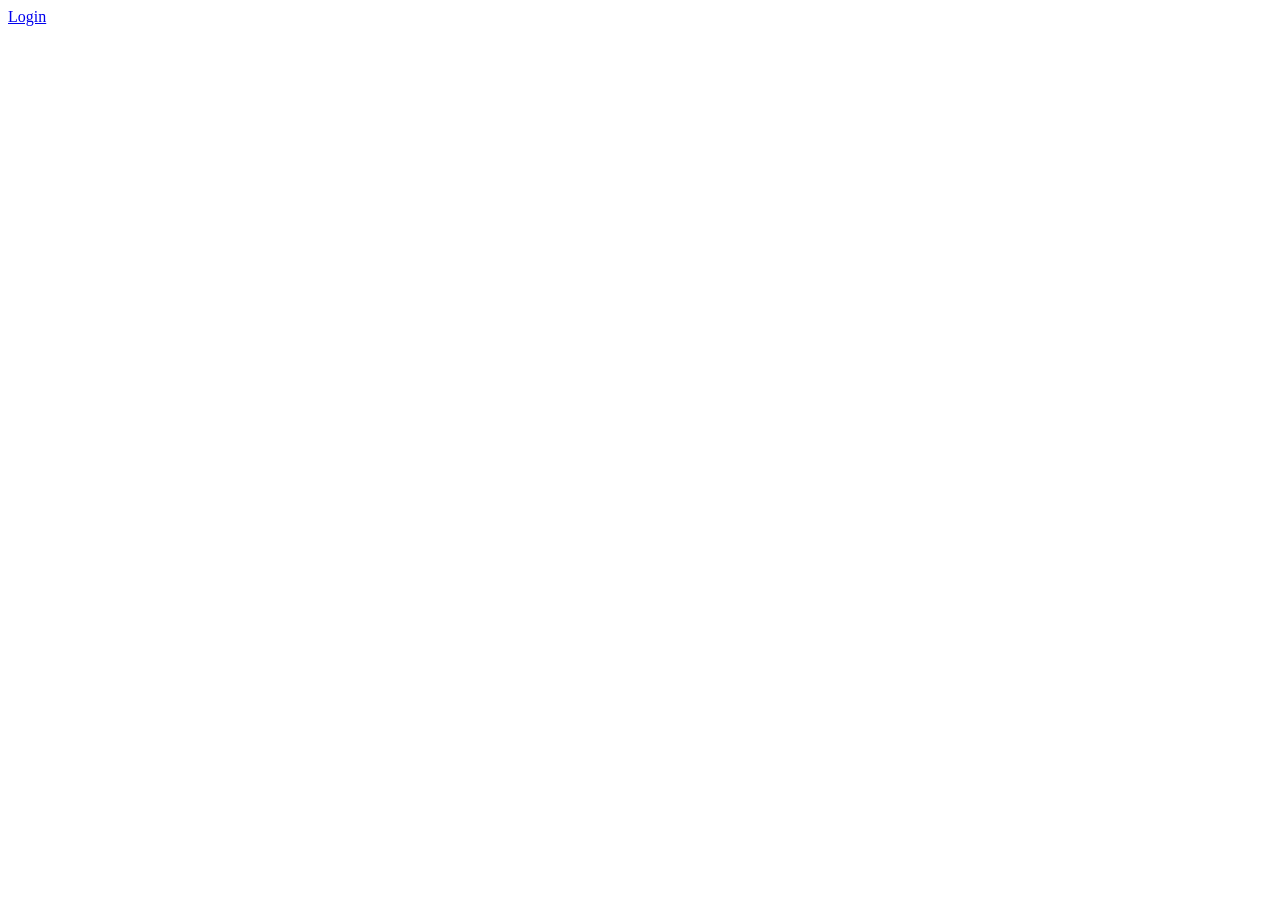
==== index.html @ 8b3c1095 "Add files via upload" ====
<!DOCTYPE html>
<html lang="en">

<head>
    <meta charset="UTF-8">
    <meta name="viewport" content="width=device-width, initial-scale=1.0">
    <title>Smart Village VCCES</title>
</head>

<body>
    <a href="frontend/login/login.html">Login</a>
</body>

</html>
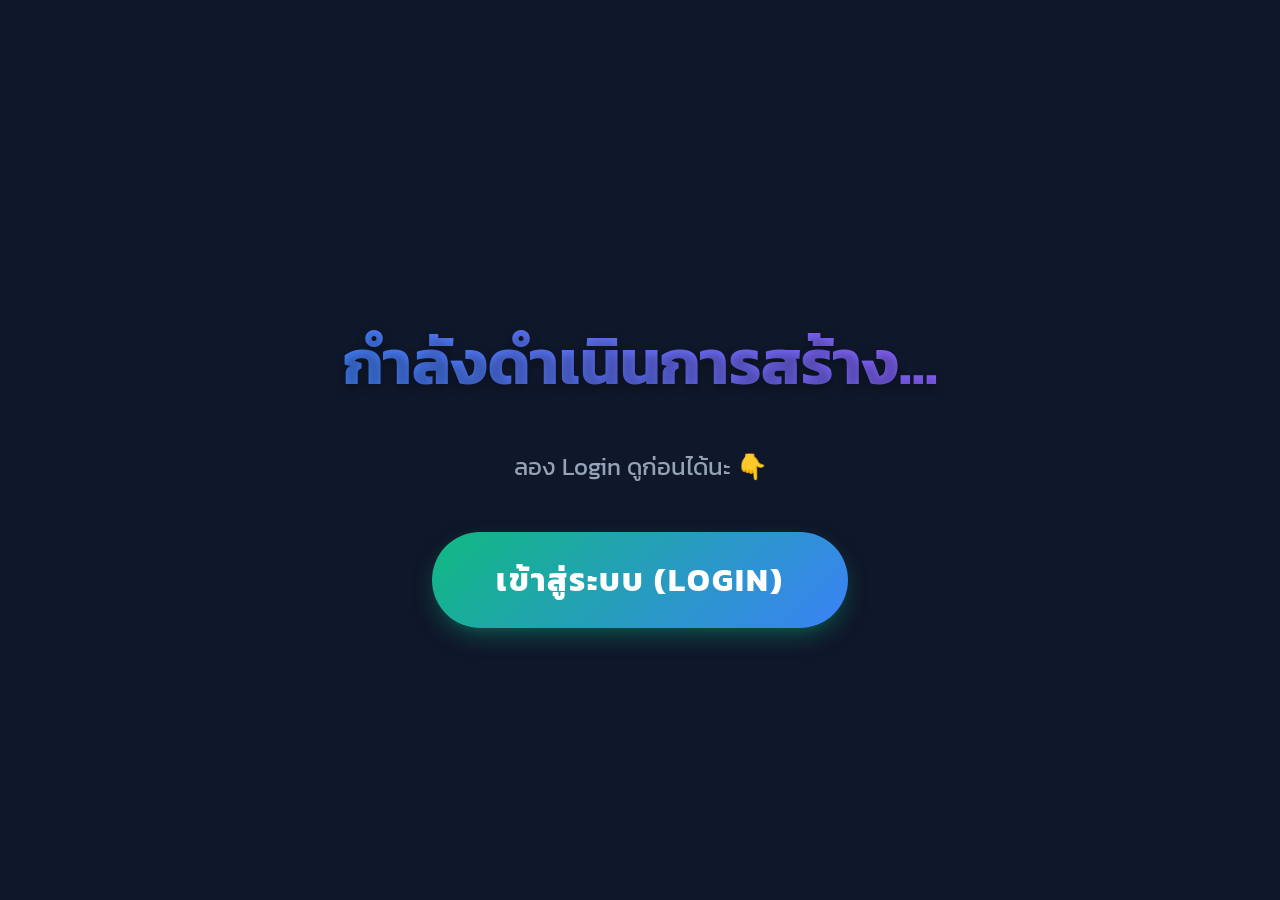
==== commit bf587088: "feat: update homepage UI with responsive styling and enhanced login button navigation" ====
--- a/index.html
+++ b/index.html
@@ -5,10 +5,68 @@
     <meta charset="UTF-8">
     <meta name="viewport" content="width=device-width, initial-scale=1.0">
     <title>Smart Village VCCES</title>
+    <style>
+        @import url('https://fonts.googleapis.com/css2?family=Kanit:wght@300;500;700&display=swap');
+        
+        body {
+            margin: 0;
+            padding: 0;
+            min-height: 100vh;
+            display: flex;
+            flex-direction: column;
+            justify-content: center;
+            align-items: center;
+            background-color: #0f172a;
+            color: #f8fafc;
+            font-family: 'Kanit', sans-serif;
+            text-align: center;
+        }
+
+        h1 {
+            font-size: 4rem;
+            margin-bottom: 1rem;
+            background: -webkit-linear-gradient(45deg, #3b82f6, #8b5cf6);
+            -webkit-background-clip: text;
+            -webkit-text-fill-color: transparent;
+            text-shadow: 0px 4px 10px rgba(0, 0, 0, 0.3);
+        }
+
+        p {
+            font-size: 1.5rem;
+            margin-bottom: 3rem;
+            color: #94a3b8;
+        }
+
+        .login-btn {
+            display: inline-block;
+            padding: 1.5rem 4rem;
+            font-size: 2rem;
+            font-weight: 700;
+            color: white;
+            text-decoration: none;
+            background: linear-gradient(135deg, #10b981 0%, #3b82f6 100%);
+            border-radius: 9999px;
+            box-shadow: 0 10px 25px -5px rgba(16, 185, 129, 0.4), 0 8px 10px -6px rgba(16, 185, 129, 0.1);
+            transition: all 0.3s ease;
+            text-transform: uppercase;
+            letter-spacing: 2px;
+        }
+
+        .login-btn:hover {
+            transform: translateY(-5px) scale(1.05);
+            box-shadow: 0 20px 25px -5px rgba(16, 185, 129, 0.5), 0 10px 10px -5px rgba(16, 185, 129, 0.2);
+        }
+
+        .login-btn:active {
+            transform: translateY(2px) scale(0.95);
+        }
+    </style>
 </head>
 
 <body>
-    <a href="frontend/login/login.html">Login</a>
+    <h1>กำลังดำเนินการสร้าง...</h1>
+    <p>ลอง Login ดูก่อนได้นะ 👇</p>
+    <a href="frontend/login/login.html" class="login-btn">เข้าสู่ระบบ (Login)</a>
 </body>
 
 </html>
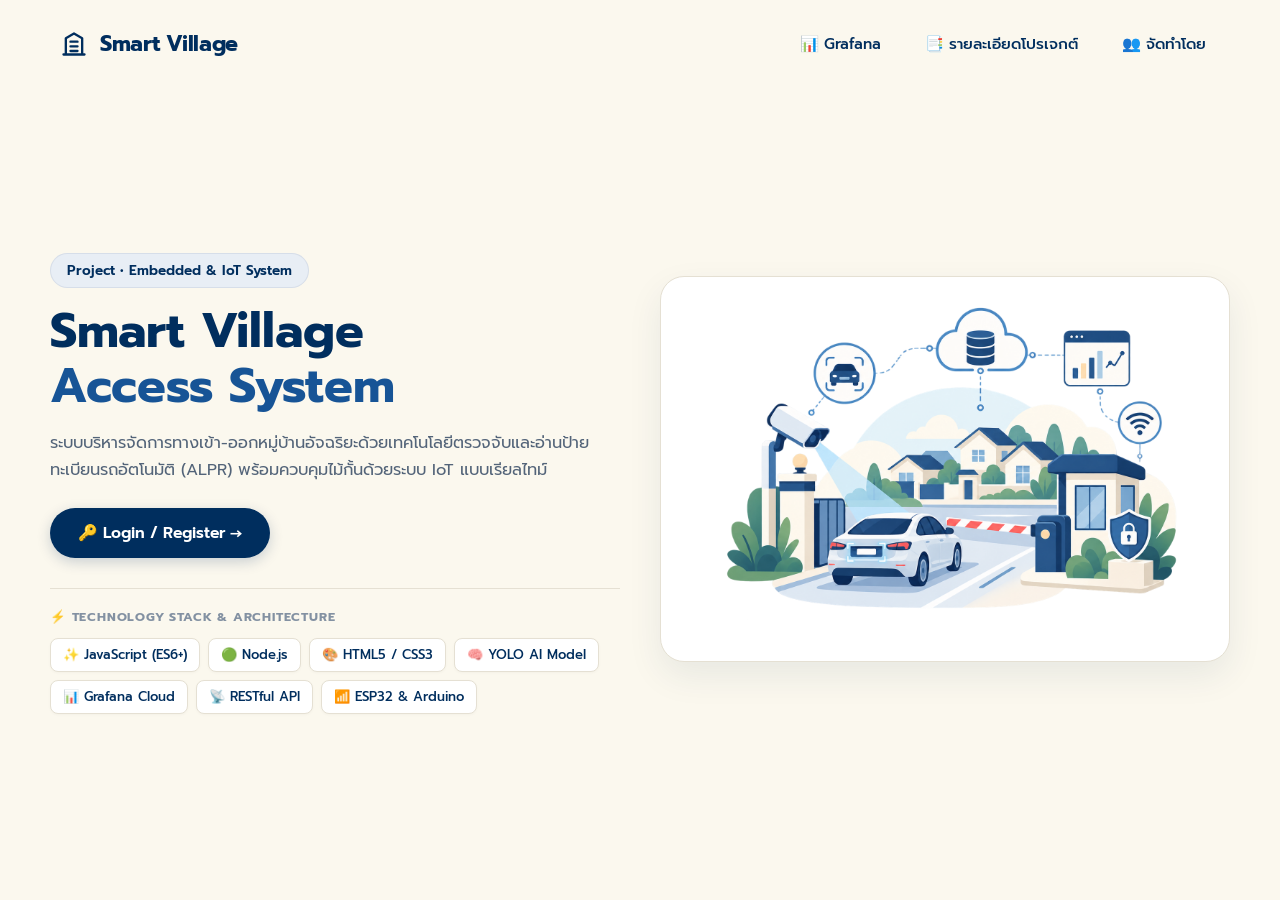
==== commit 64eb17ee: "feat: implement landing page layout with custom CSS and hero graphic visualization" ====
--- a/index.html
+++ b/index.html
@@ -1,72 +1,209 @@
-<!DOCTYPE html>
-<html lang="en">
-
-<head>
-    <meta charset="UTF-8">
-    <meta name="viewport" content="width=device-width, initial-scale=1.0">
-    <title>Smart Village VCCES</title>
-    <style>
-        @import url('https://fonts.googleapis.com/css2?family=Kanit:wght@300;500;700&display=swap');
-        
-        body {
-            margin: 0;
-            padding: 0;
-            min-height: 100vh;
-            display: flex;
-            flex-direction: column;
-            justify-content: center;
-            align-items: center;
-            background-color: #0f172a;
-            color: #f8fafc;
-            font-family: 'Kanit', sans-serif;
-            text-align: center;
-        }
-
-        h1 {
-            font-size: 4rem;
-            margin-bottom: 1rem;
-            background: -webkit-linear-gradient(45deg, #3b82f6, #8b5cf6);
-            -webkit-background-clip: text;
-            -webkit-text-fill-color: transparent;
-            text-shadow: 0px 4px 10px rgba(0, 0, 0, 0.3);
-        }
-
-        p {
-            font-size: 1.5rem;
-            margin-bottom: 3rem;
-            color: #94a3b8;
-        }
-
-        .login-btn {
-            display: inline-block;
-            padding: 1.5rem 4rem;
-            font-size: 2rem;
-            font-weight: 700;
-            color: white;
-            text-decoration: none;
-            background: linear-gradient(135deg, #10b981 0%, #3b82f6 100%);
-            border-radius: 9999px;
-            box-shadow: 0 10px 25px -5px rgba(16, 185, 129, 0.4), 0 8px 10px -6px rgba(16, 185, 129, 0.1);
-            transition: all 0.3s ease;
-            text-transform: uppercase;
-            letter-spacing: 2px;
-        }
-
-        .login-btn:hover {
-            transform: translateY(-5px) scale(1.05);
-            box-shadow: 0 20px 25px -5px rgba(16, 185, 129, 0.5), 0 10px 10px -5px rgba(16, 185, 129, 0.2);
-        }
-
-        .login-btn:active {
-            transform: translateY(2px) scale(0.95);
-        }
-    </style>
-</head>
-
-<body>
-    <h1>กำลังดำเนินการสร้าง...</h1>
-    <p>ลอง Login ดูก่อนได้นะ 👇</p>
-    <a href="frontend/login/login.html" class="login-btn">เข้าสู่ระบบ (Login)</a>
-</body>
-
+<!DOCTYPE html>
+<html lang="th">
+
+<head>
+    <meta charset="UTF-8">
+    <meta name="viewport" content="width=device-width, initial-scale=1.0">
+    <title>Smart Village Access System</title>
+    <link rel="stylesheet" href="style.css">
+    <link href="https://fonts.googleapis.com/css2?family=Prompt:wght@300;400;500;600;700&display=swap" rel="stylesheet">
+</head>
+
+<body class="home-landing-body">
+
+    <!-- Header Navigation Bar -->
+    <header class="landing-header">
+        <div class="brand-logo">
+            <svg class="minimal-icon" viewBox="0 0 24 24" fill="none" stroke="#002e5e" stroke-width="2"
+                stroke-linecap="round" stroke-linejoin="round">
+                <path d="M3 21h18M5 21V7l7-4 7 4v14M9 10h6M9 14h6M9 18h6" />
+            </svg>
+            <span class="brand-text">Smart Village</span>
+        </div>
+
+        <nav class="landing-nav">
+            <a href="https://your-grafana-link.com" target="_blank" class="nav-item">📊 Grafana</a>
+            <button type="button" class="nav-btn" id="btnOpenAbout">📑 รายละเอียดโปรเจกต์</button>
+            <button type="button" class="nav-btn" id="btnOpenTeam">👥 จัดทำโดย</button>
+        </nav>
+    </header>
+
+    <!-- Main Content Section -->
+    <main class="hero-section">
+        <div class="hero-content">
+            <div class="project-pill">
+                Project • Embedded & IoT System
+            </div>
+
+            <h1 class="hero-title">
+                Smart Village<br>
+                <span class="highlight-text">Access System</span>
+            </h1>
+
+            <p class="hero-desc">
+                ระบบบริหารจัดการทางเข้า-ออกหมู่บ้านอัจฉริยะด้วยเทคโนโลยีตรวจจับและอ่านป้ายทะเบียนรถอัตโนมัติ (ALPR)
+                พร้อมควบคุมไม้กั้นด้วยระบบ IoT แบบเรียลไทม์
+            </p>
+
+            <div class="action-wrap">
+                <!-- ========================================================= -->
+                <!-- 🚩 จุดเชื่อมต่อระบบล็อกอินกลางของเพื่อน (Central Login URL)  -->
+                <!-- ให้เพื่อนใส่ Path หน้า Login กลางลงใน href นี้ได้เลย เช่น:   -->
+                <!-- href="login/login.html" หรือ href="../auth/login.html"     -->
+                <!-- ========================================================= -->
+                <a href="login/login.html" class="btn-portal-entry" id="btnLoginRedirect">
+                    🔑 Login / Register →
+                </a>
+            </div>
+
+            <!-- Technology Stack -->
+            <div class="tech-section">
+                <div class="tech-label">⚡ TECHNOLOGY STACK & ARCHITECTURE</div>
+                <div class="tech-badges">
+                    <span class="tech-chip">✨ JavaScript (ES6+)</span>
+                    <span class="tech-chip">🟢 Node.js</span>
+                    <span class="tech-chip">🎨 HTML5 / CSS3</span>
+                    <span class="tech-chip">🧠 YOLO AI Model</span>
+                    <span class="tech-chip">📊 Grafana Cloud</span>
+                    <span class="tech-chip">📡 RESTful API</span>
+                    <span class="tech-chip">📶 ESP32 & Arduino</span>
+                </div>
+            </div>
+        </div>
+
+        <div class="hero-graphic">
+            <div class="diagram-surface">
+                <img src="image_home.png" alt="Smart Village Architecture">
+            </div>
+        </div>
+    </main>
+
+    <!-- Modal 1: รายละเอียดโปรเจกต์ -->
+    <div id="modalAbout" class="info-modal-overlay">
+        <div class="info-modal-card">
+            <div class="modal-header">
+                <h3>📑 รายละเอียดโครงงาน (Project Overview)</h3>
+                <button type="button" class="btn-close-modal" id="btnCloseAbout">&times;</button>
+            </div>
+            <div class="modal-body">
+                <h4>ที่มาและความสำคัญ</h4>
+                <p>การบริหารจัดการความปลอดภัยบริเวณทางเข้า-ออกหมู่บ้านจัดสรรเดิมยังพึ่งพาการจดบันทึกด้วยมนุษย์
+                    ทำให้เกิดความล่าช้าและข้อผิดพลาด โครงงานนี้จึงพัฒนาขึ้นเพื่อประยุกต์ใช้ AI และ IoT
+                    ในการตรวจจับป้ายทะเบียนและเปิดไม้กั้นอัตโนมัติ พร้อมระบบ Barcode สำหรับผู้มาติดต่อ</p>
+
+                <h4>ฟังก์ชันและสถาปัตยกรรมหลักของระบบ</h4>
+                <ul class="modal-feature-list">
+                    <li><b>LPR Detection (AI):</b> ตรวจจับแผ่นป้ายทะเบียนและจำแนกตัวอักษร ตัวเลข และชื่อจังหวัด
+                        ด้วยความแม่นยำสูง</li>
+                    <li><b>Hardware Control (IoT):</b> ไมโครคอนโทรลเลอร์ ESP32 และ Arduino
+                        ร่วมควบคุมการทำงานของเซ็นเซอร์และไม้กั้นอัตโนมัติผ่านเครือข่าย</li>
+                    <li><b>Visitor Pass:</b> ระบบสร้าง Barcode 13 หลักสำหรับผู้มาติดต่อสแกนผ่านเข้าโครงการ</li>
+                    <li><b>Cloud & Monitoring:</b> จัดเก็บข้อมูลบน Cloud Database และแสดงผลสถิติแบบ Real-time ผ่าน
+                        Grafana</li>
+                </ul>
+            </div>
+        </div>
+    </div>
+
+    <!-- Modal 2: จัดทำโดย (จัดกลุ่มตามหน้าที่) -->
+    <div id="modalTeam" class="info-modal-overlay">
+        <div class="info-modal-card">
+            <div class="modal-header">
+                <h3>👥 คณะผู้จัดทำโครงงาน</h3>
+                <button type="button" class="btn-close-modal" id="btnCloseTeam">&times;</button>
+            </div>
+            <div class="modal-body">
+                <div class="team-grouped-container">
+
+                    <!-- กลุ่มที่ 1: AI & IoT Hardware -->
+                    <div class="team-group-block">
+                        <div class="group-title">🧠 AI Model & IoT Hardware (ระบบตรวจจับและไม้กั้น)</div>
+                        <div class="group-cards">
+                            <div class="member-card">
+                                <span class="member-name">นาย อภิวัฒน์ ศักดิ์วงค์</span>
+                                <span class="member-role">เทรน AI อ่านป้ายทะเบียน (ALPR) & ระบบไม้กั้น</span>
+                            </div>
+                            <div class="member-card">
+                                <span class="member-name">นาย อนุภัทร พึ่งสังวาล</span>
+                                <span class="member-role">เทรน AI อ่านป้ายทะเบียน (ALPR) & ระบบไม้กั้น</span>
+                            </div>
+                            <div class="member-card">
+                                <span class="member-name">นางสาว ชาลินี มหาวัน</span>
+                                <span class="member-role">พัฒนาระบบกล้องตรวจจับ Barcode (YOLO)</span>
+                            </div>
+                        </div>
+                    </div>
+
+                    <!-- กลุ่มที่ 2: Web Application & Interface -->
+                    <div class="team-group-block">
+                        <div class="group-title">💻 Web Application Development (ส่วนติดต่อผู้ใช้)</div>
+                        <div class="group-cards">
+                            <div class="member-card">
+                                <span class="member-name">นาย วรดร พรมอนันต์</span>
+                                <span class="member-role">พัฒนาเว็บไซต์และหน้าเว็บแอปพลิเคชัน</span>
+                            </div>
+                            <div class="member-card">
+                                <span class="member-name">นางสาว พรไพจิตร ฉัตรวาณิชย์พร</span>
+                                <span class="member-role">พัฒนาเว็บไซต์และหน้าเว็บแอปพลิเคชัน</span>
+                            </div>
+                        </div>
+                    </div>
+
+                    <!-- กลุ่มที่ 3: Database & Cloud -->
+                    <div class="team-group-block">
+                        <div class="group-title">🗄️ Database & Cloud Architecture (ฐานข้อมูล)</div>
+                        <div class="group-cards">
+                            <div class="member-card">
+                                <span class="member-name">นาย ศุภณัฐ จันทน์ผา</span>
+                                <span class="member-role">ออกแบบและจัดการระบบฐานข้อมูล (Database)</span>
+                            </div>
+                            <div class="member-card">
+                                <span class="member-name">นางสาว นิชาภา พวกอินแสง</span>
+                                <span class="member-role">ออกแบบและจัดการระบบฐานข้อมูล (Database)</span>
+                            </div>
+                        </div>
+                    </div>
+
+                    <!-- กลุ่มที่ 4: System QA & Docs -->
+                    <div class="team-group-block">
+                        <div class="group-title">📋 Quality Assurance & Documentation (ทดสอบและเอกสาร)</div>
+                        <div class="group-cards">
+                            <div class="member-card">
+                                <span class="member-name">นาย อัษฎาวุฒิ ศิริลักษณ์</span>
+                                <span class="member-role">จัดทำเอกสารโครงงาน และทดสอบระบบ (QA & Testing)</span>
+                            </div>
+                        </div>
+                    </div>
+
+                </div>
+
+                <div class="advisor-box">
+                    <div><b>อาจารย์ที่ปรึกษาโครงงาน:</b> อาจารย์ ภาณุเดช ทิพย์อักษร</div>
+                    <div class="sub-advisor">วิชา ENGCE123 ระบบสมองกลฝังตัวและอินเทอร์เน็ตในทุกสรรพสิ่ง (Embedded
+                        Systems and Internet of Everything)</div>
+                    <div class="sub-advisor">สาขาวิชาวิศวกรรมคอมพิวเตอร์ คณะวิศวกรรมศาสตร์
+                        มหาวิทยาลัยเทคโนโลยีราชมงคลล้านนา เชียงใหม่</div>
+                </div>
+            </div>
+        </div>
+    </div>
+
+    <!-- Script ควบคุมเปิด-ปิด Modal -->
+    <script>
+        const modalAbout = document.getElementById('modalAbout');
+        const modalTeam = document.getElementById('modalTeam');
+
+        document.getElementById('btnOpenAbout').addEventListener('click', () => modalAbout.classList.add('show'));
+        document.getElementById('btnCloseAbout').addEventListener('click', () => modalAbout.classList.remove('show'));
+
+        document.getElementById('btnOpenTeam').addEventListener('click', () => modalTeam.classList.add('show'));
+        document.getElementById('btnCloseTeam').addEventListener('click', () => modalTeam.classList.remove('show'));
+
+        window.addEventListener('click', (e) => {
+            if (e.target === modalAbout) modalAbout.classList.remove('show');
+            if (e.target === modalTeam) modalTeam.classList.remove('show');
+        });
+    </script>
+</body>
+
 </html>
--- a/style.css
+++ b/style.css
@@ -0,0 +1,472 @@
+:root {
+    --bg-cream: #fbf8ee;
+    --navy-primary: #002e5e;
+    --navy-hover: #001f40;
+    --navy-light: #e8eef5;
+    --text-muted: #536479;
+    --border-color: #e5e0d3;
+}
+
+* {
+    box-sizing: border-box;
+    margin: 0;
+    padding: 0;
+}
+
+body.home-landing-body {
+    font-family: 'Prompt', sans-serif;
+    background-color: var(--bg-cream);
+    color: var(--navy-primary);
+    min-height: 100vh;
+    display: flex;
+    flex-direction: column;
+}
+
+/* ==========================================================
+   1. Header Navigation
+   ========================================================== */
+.landing-header {
+    display: flex;
+    justify-content: space-between;
+    align-items: center;
+    padding: 24px 60px;
+    background: transparent;
+}
+
+.brand-logo {
+    display: flex;
+    align-items: center;
+    gap: 12px;
+}
+
+.minimal-icon {
+    width: 28px;
+    height: 28px;
+}
+
+.brand-text {
+    font-size: 1.35rem;
+    font-weight: 700;
+    letter-spacing: -0.3px;
+    color: var(--navy-primary);
+}
+
+.landing-nav {
+    display: flex;
+    align-items: center;
+    gap: 16px;
+}
+
+.landing-nav .nav-item,
+.landing-nav .nav-btn {
+    text-decoration: none;
+    background: transparent;
+    border: none;
+    color: var(--navy-primary);
+    font-size: 0.95rem;
+    font-weight: 500;
+    font-family: 'Prompt', sans-serif;
+    padding: 8px 14px;
+    border-radius: 8px;
+    cursor: pointer;
+    transition: all 0.2s ease;
+}
+
+.landing-nav .nav-item:hover,
+.landing-nav .nav-btn:hover {
+    background-color: var(--navy-light);
+    color: var(--navy-hover);
+}
+
+/* ==========================================================
+   2. Main Layout (Hero Section)
+   ========================================================== */
+/* 1. เปลี่ยนการจัดแนวตั้งให้ดันขึ้นด้านบนเล็กน้อย หรือยึดกึ่งกลางพอดี */
+.hero-section {
+    flex: 1;
+    display: grid;
+    grid-template-columns: 1fr 1fr;
+    align-items: center; /* หรือปรับเป็น flex-start หากต้องการให้ขอบบนเท่ากันเป๊ะ */
+    padding: 20px 50px 40px;
+    gap: 40px;
+}
+
+.hero-content {
+    width: 100%;
+    max-width: 580px;
+}
+
+.project-pill {
+    display: inline-block;
+    background-color: var(--navy-light);
+    color: var(--navy-primary);
+    padding: 6px 16px;
+    border-radius: 30px;
+    font-size: 0.85rem;
+    font-weight: 600;
+    margin-bottom: 16px;
+    border: 1px solid rgba(0, 46, 94, 0.08);
+}
+
+.hero-title {
+    font-size: 3rem;
+    line-height: 1.15;
+    font-weight: 700;
+    color: var(--navy-primary);
+    margin-bottom: 16px;
+}
+
+.highlight-text {
+    color: #175496;
+}
+
+.hero-desc {
+    font-size: 1.02rem;
+    line-height: 1.65;
+    color: var(--text-muted);
+    margin-bottom: 24px;
+    word-break: break-word;
+}
+
+.action-wrap {
+    margin-bottom: 30px;
+}
+
+.btn-portal-entry {
+    display: inline-flex;
+    align-items: center;
+    gap: 8px;
+    background-color: var(--navy-primary);
+    color: #ffffff;
+    text-decoration: none;
+    padding: 13px 28px;
+    border-radius: 25px;
+    font-size: 0.98rem;
+    font-weight: 600;
+    box-shadow: 0 4px 14px rgba(0, 46, 94, 0.2);
+    transition: all 0.25s ease;
+    white-space: nowrap;
+}
+
+.btn-portal-entry:hover {
+    background-color: var(--navy-hover);
+    transform: translateY(-2px);
+    box-shadow: 0 6px 18px rgba(0, 46, 94, 0.3);
+}
+
+/* ==========================================================
+   3. Technology Stack Badges
+   ========================================================== */
+.tech-section {
+    padding-top: 18px;
+    border-top: 1px solid var(--border-color);
+}
+
+.tech-label {
+    font-size: 0.78rem;
+    font-weight: 700;
+    letter-spacing: 0.8px;
+    color: #8391a2;
+    margin-bottom: 12px;
+}
+
+.tech-badges {
+    display: flex;
+    flex-wrap: wrap;
+    gap: 8px;
+}
+
+.tech-chip {
+    background-color: #ffffff;
+    color: var(--navy-primary);
+    border: 1px solid var(--border-color);
+    padding: 6px 12px;
+    border-radius: 8px;
+    font-size: 0.82rem;
+    font-weight: 500;
+    box-shadow: 0 1px 3px rgba(0, 0, 0, 0.03);
+    white-space: nowrap;
+}
+
+/* ==========================================================
+   4. Hero Graphic & Diagram Card (แก้รูปเล็กกรอบใหญ่)
+   ========================================================== */
+/* 2. ดึงการ์ดรูปฝั่งขวาให้ยกตัวขึ้นเล็กน้อย */
+.hero-graphic {
+    display: flex;
+    justify-content: center;
+    align-items: center;
+    width: 100%;
+    margin-top: -30px; /* ดึงการ์ดรูปยกขึ้นมาให้ระนาบตรงกับหัวข้อ Smart Village */
+}
+
+.diagram-surface {
+    width: 100%;
+    max-width: 680px;
+    background-color: #ffffff;
+    border: 1px solid var(--border-color);
+    border-radius: 24px;
+    padding: 8px; /* ขอบชิด เพื่อให้รูปภาพขยายได้เต็มที่โดยไม่เหลือก้นกรอบขาว */
+    box-shadow: 0 14px 35px rgba(0, 46, 94, 0.08);
+    display: flex;
+    justify-content: center;
+    align-items: center;
+    overflow: hidden;
+    animation: floatingHero 4.5s ease-in-out infinite;
+    transition: transform 0.3s ease;
+}
+
+.diagram-surface:hover {
+    animation-play-state: paused;
+    transform: translateY(-6px);
+}
+
+.diagram-surface img {
+    width: 100%;
+    height: 100%;
+    max-height: 520px;
+    object-fit: contain; /* แสดงรูปเต็มตัวโดยไม่โดนบีบสัดส่วน */
+    display: block;
+    border-radius: 18px;
+}
+
+@keyframes floatingHero {
+    0% { transform: translateY(0px); }
+    50% { transform: translateY(-10px); }
+    100% { transform: translateY(0px); }
+}
+
+/* ==========================================================
+   5. Modals (About & Team)
+   ========================================================== */
+.info-modal-overlay {
+    position: fixed;
+    top: 0;
+    left: 0;
+    width: 100%;
+    height: 100%;
+    background-color: rgba(0, 46, 94, 0.45);
+    backdrop-filter: blur(4px);
+    display: flex;
+    justify-content: center;
+    align-items: center;
+    z-index: 1000;
+    opacity: 0;
+    visibility: hidden;
+    transition: all 0.25s ease;
+}
+
+.info-modal-overlay.show {
+    opacity: 1;
+    visibility: visible;
+}
+
+.info-modal-card {
+    background-color: #ffffff;
+    border: 1px solid var(--border-color);
+    border-radius: 20px;
+    width: 90%;
+    max-width: 620px;
+    max-height: 85vh;
+    overflow-y: auto;
+    padding: 24px 28px;
+    box-shadow: 0 16px 40px rgba(0, 46, 94, 0.15);
+}
+
+.modal-header {
+    display: flex;
+    justify-content: space-between;
+    align-items: center;
+    border-bottom: 1px solid var(--border-color);
+    padding-bottom: 12px;
+    margin-bottom: 16px;
+}
+
+.modal-header h3 {
+    font-size: 1.2rem;
+    font-weight: 700;
+    color: var(--navy-primary);
+    margin: 0;
+}
+
+.btn-close-modal {
+    background: transparent;
+    border: none;
+    font-size: 26px;
+    color: #8898aa;
+    cursor: pointer;
+}
+
+.btn-close-modal:hover {
+    color: #dc3545;
+}
+
+.modal-body {
+    color: #334e68;
+    font-size: 0.92rem;
+    line-height: 1.65;
+    word-break: break-word;
+}
+
+.modal-body h4 {
+    color: var(--navy-primary);
+    font-size: 1rem;
+    margin: 14px 0 6px 0;
+}
+
+.modal-feature-list {
+    margin-left: 20px;
+    display: flex;
+    flex-direction: column;
+    gap: 8px;
+}
+
+.modal-feature-list li {
+    word-break: break-word;
+    line-height: 1.55;
+}
+
+.team-grouped-container {
+    display: flex;
+    flex-direction: column;
+    gap: 14px;
+    margin-bottom: 18px;
+}
+
+.team-group-block {
+    background: #ffffff;
+    border: 1px solid var(--border-color);
+    border-radius: 12px;
+    padding: 10px 14px;
+}
+
+.group-title {
+    font-size: 0.82rem;
+    font-weight: 700;
+    color: var(--navy-primary);
+    margin-bottom: 8px;
+    padding-bottom: 4px;
+    border-bottom: 1px dashed var(--border-color);
+}
+
+.group-cards {
+    display: grid;
+    grid-template-columns: 1fr 1fr;
+    gap: 8px;
+}
+
+.member-card {
+    background-color: var(--bg-cream);
+    border-radius: 8px;
+    padding: 6px 10px;
+    display: flex;
+    flex-direction: column;
+}
+
+.member-name {
+    font-size: 0.85rem;
+    font-weight: 600;
+    color: var(--navy-primary);
+}
+
+.member-role {
+    font-size: 0.74rem;
+    color: var(--text-muted);
+}
+
+.advisor-box {
+    background-color: var(--navy-light);
+    border-left: 4px solid var(--navy-primary);
+    padding: 12px 14px;
+    border-radius: 8px;
+    font-size: 0.84rem;
+}
+
+.advisor-box .sub-advisor {
+    font-size: 0.76rem;
+    color: var(--text-muted);
+    margin-top: 3px;
+}
+
+/* ==========================================================
+   6. Responsive Layout (มือถือ และ แท็บเล็ต)
+   ========================================================== */
+@media (max-width: 900px) {
+    .landing-header {
+        padding: 18px 24px;
+        flex-direction: column;
+        gap: 14px;
+    }
+
+    .landing-nav {
+        flex-wrap: wrap;
+        justify-content: center;
+        gap: 6px;
+    }
+
+    .landing-nav .nav-item,
+    .landing-nav .nav-btn {
+        font-size: 0.88rem;
+        padding: 6px 10px;
+    }
+
+    /* สลับเป็น 1 คอลัมน์เดี่ยวเต็มความกว้าง */
+    .hero-section {
+        display: flex;
+        flex-direction: column;
+        padding: 10px 20px 40px;
+        gap: 24px;
+        text-align: center;
+    }
+
+    .hero-content {
+        max-width: 100%;
+        order: 1; /* ข้อความอยู่บน */
+    }
+
+    .hero-title {
+        font-size: 2.2rem;
+        word-break: break-word;
+    }
+
+    .project-pill {
+        margin: 0 auto 12px;
+    }
+
+    .action-wrap {
+        display: flex;
+        justify-content: center;
+    }
+
+    .btn-portal-entry {
+        width: 100%;
+        max-width: 320px;
+        justify-content: center;
+    }
+
+    .tech-badges {
+        justify-content: center;
+    }
+
+    /* การ์ดรูปภาพบนจอมือถือ */
+    .hero-graphic {
+        order: 2; /* รูปภาพอยู่ถัดลงมา */
+        width: 100%;
+        margin-top: 0; /* รีเซ็ตบนมือถือ */
+    }
+
+    .diagram-surface {
+        max-width: 440px;
+        padding: 6px;
+        border-radius: 16px;
+        animation: none; /* ปิดแอนิเมชันลอยบนมือถือเพื่อความลื่นไหล */
+    }
+
+    .diagram-surface img {
+        max-height: 280px;
+    }
+
+    .group-cards {
+        grid-template-columns: 1fr;
+    }
+}
